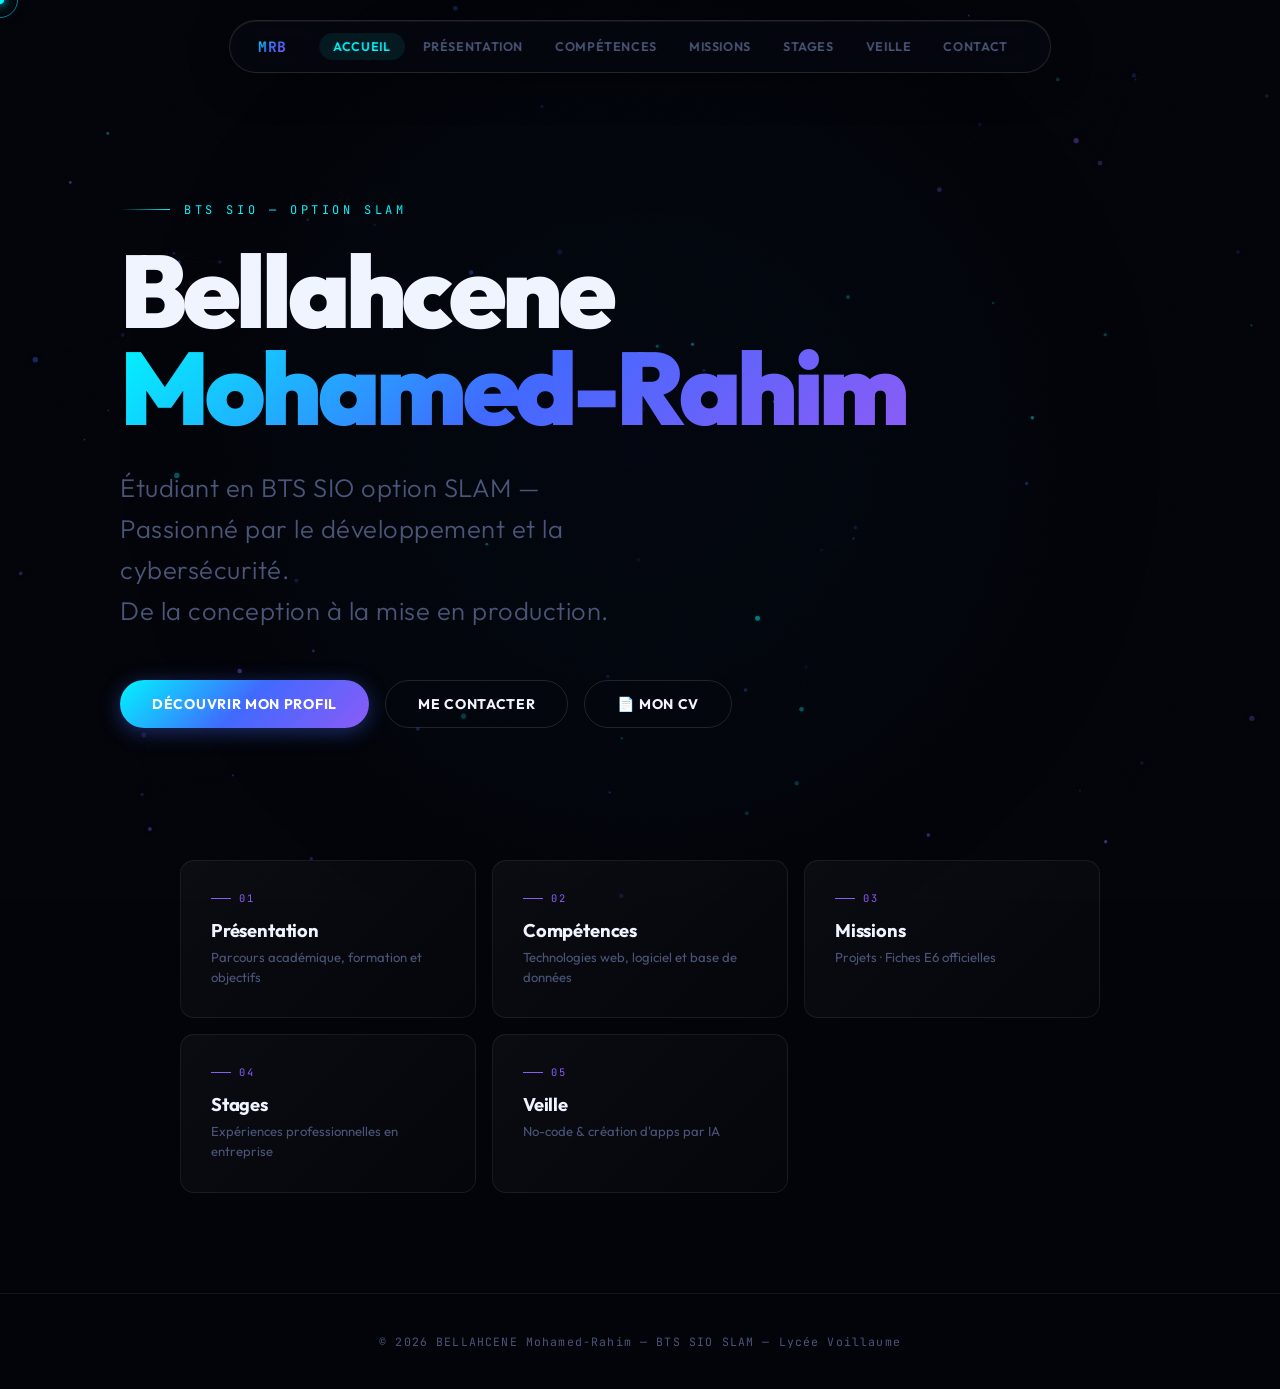
==== index.html @ 037e6acc "first commit" ====
<!DOCTYPE html>
<html lang="fr">
<head>
<meta charset="UTF-8">
<meta name="viewport" content="width=device-width, initial-scale=1.0">
<title>MRB — Portfolio</title>
<link rel="stylesheet" href="style.css">
</head>
<body>

<!-- CURSOR -->
<div id="cursor-dot"></div>
<div id="cursor-ring"></div>

<!-- CANVAS BG -->
<canvas id="bg-canvas"></canvas>

<!-- LOADER -->
<div id="loader">
  <div class="loader-logo">MRB.DEV</div>
  <div class="loader-progress"><div class="loader-fill" id="loader-fill"></div></div>
  <div class="loader-pct" id="loader-pct">0%</div>
</div>

<!-- NAVBAR -->
<header class="navbar">
  <div class="logo"><a href="index.html">MRB</a></div>
  <nav class="nav-links">
    <a href="index.html">Accueil</a>
    <a href="presentation.html">Présentation</a>
    <a href="competences.html">Compétences</a>
    <a href="missions.html">Missions</a>
    <a href="stages.html">Stages</a>
    <a href="veille.html">Veille</a>
        <a href="contact.html">Contact</a>
  </nav>
</header>

<!-- HERO -->
<section class="hero">
  <div class="hero-eyebrow">BTS SIO — Option SLAM</div>
  <h1 class="hero-name">
    Bellahcene<br>
    <span class="hero-name-grad">Mohamed-Rahim</span>
  </h1>
  <p class="hero-title">
    Étudiant en BTS SIO option SLAM — Passionné par le développement et la cybersécurité.<br>
    De la conception à la mise en production.
  </p>
  <div class="hero-cta">
    <a href="presentation.html" class="btn btn-glow">Découvrir mon profil</a>
    <a href="contact.html" class="btn btn-ghost">Me contacter</a>
    <a href="[data-uri]" download="CV_École_Bellahcene.pdf" class="btn btn-ghost">📄 Mon CV</a>
  </div>
</section>

<!-- NAV CARDS -->
<div class="index-grid">

  <a href="presentation.html" class="nav-card reveal">
    <div class="nav-card-num">01</div>
    <div class="nav-card-title">Présentation</div>
    <div class="nav-card-desc">Parcours académique, formation et objectifs</div>
    <span class="nav-card-arrow">→</span>
  </a>

  <a href="competences.html" class="nav-card reveal reveal-delay-1">
    <div class="nav-card-num">02</div>
    <div class="nav-card-title">Compétences</div>
    <div class="nav-card-desc">Technologies web, logiciel et base de données</div>
    <span class="nav-card-arrow">→</span>
  </a>

  <a href="missions.html" class="nav-card reveal reveal-delay-2">
    <div class="nav-card-num">03</div>
    <div class="nav-card-title">Missions</div>
    <div class="nav-card-desc">Projets · Fiches E6 officielles</div>
    <span class="nav-card-arrow">→</span>
  </a>

  <a href="stages.html" class="nav-card reveal reveal-delay-3">
    <div class="nav-card-num">04</div>
    <div class="nav-card-title">Stages</div>
    <div class="nav-card-desc">Expériences professionnelles en entreprise</div>
    <span class="nav-card-arrow">→</span>
  </a>

  <a href="veille.html" class="nav-card reveal reveal-delay-4">
    <div class="nav-card-num">05</div>
    <div class="nav-card-title">Veille</div>
    <div class="nav-card-desc">No-code &amp; création d'apps par IA</div>
    <span class="nav-card-arrow">→</span>
  </a>

</div>

<footer>© 2026 BELLAHCENE Mohamed-Rahim — BTS SIO SLAM — Lycée Voillaume</footer>

<script src="main.js"></script>
</body>
</html>
---- style.css ----
@import url('https://fonts.googleapis.com/css2?family=Outfit:wght@300;400;500;600;700;800;900&family=JetBrains+Mono:ital,wght@0,300;0,400;0,700;1,400&display=swap');

/* ═══════════════════════════════════════════════════
   VARIABLES
═══════════════════════════════════════════════════ */
:root {
  --bg:       #03040a;
  --bg1:      #060810;
  --bg2:      #090c18;
  --surface:  #0c1020;
  --surface2: #101525;
  --border:   rgba(255,255,255,0.07);
  --border2:  rgba(255,255,255,0.12);

  --cyan:    #00f5ff;
  --blue:    #4169ff;
  --violet:  #8b5cf6;
  --pink:    #f472b6;
  --white:   #f0f4ff;
  --muted:   #4a5578;
  --muted2:  #2a3050;

  --grad: linear-gradient(135deg, var(--cyan), var(--blue), var(--violet));
  --grad2: linear-gradient(135deg, var(--blue), var(--violet), var(--pink));

  --glow-cyan:   0 0 30px rgba(0,245,255,0.25), 0 0 60px rgba(0,245,255,0.1);
  --glow-blue:   0 0 30px rgba(65,105,255,0.3);
  --glow-strong: 0 0 60px rgba(0,245,255,0.4), 0 0 120px rgba(65,105,255,0.2);

  --radius: 14px;
  --radius-sm: 8px;
}

/* ═══════════════════════════════════════════════════
   RESET & BASE
═══════════════════════════════════════════════════ */
*, *::before, *::after { box-sizing: border-box; margin: 0; padding: 0; }
html { scroll-behavior: smooth; font-size: 16px; }

body {
  font-family: 'Outfit', sans-serif;
  background: var(--bg);
  color: var(--white);
  overflow-x: hidden;
  cursor: none;
}

/* ═══════════════════════════════════════════════════
   CUSTOM CURSOR
═══════════════════════════════════════════════════ */
#cursor-dot {
  width: 8px; height: 8px;
  background: var(--cyan);
  border-radius: 50%;
  position: fixed;
  pointer-events: none;
  z-index: 9999;
  transform: translate(-50%, -50%);
  transition: width 0.2s, height 0.2s, background 0.2s;
  box-shadow: 0 0 10px var(--cyan), 0 0 20px rgba(0,245,255,0.5);
}
#cursor-ring {
  width: 36px; height: 36px;
  border: 1.5px solid rgba(0,245,255,0.5);
  border-radius: 50%;
  position: fixed;
  pointer-events: none;
  z-index: 9998;
  transform: translate(-50%, -50%);
  transition: transform 0.12s ease-out, width 0.25s, height 0.25s, border-color 0.25s;
}
body:has(a:hover) #cursor-dot,
body:has(button:hover) #cursor-dot { width: 14px; height: 14px; }
body:has(a:hover) #cursor-ring,
body:has(button:hover) #cursor-ring { width: 56px; height: 56px; border-color: var(--cyan); }

/* ═══════════════════════════════════════════════════
   CANVAS BACKGROUND
═══════════════════════════════════════════════════ */
#bg-canvas {
  position: fixed;
  inset: 0;
  z-index: 0;
  opacity: 0.7;
}

/* ═══════════════════════════════════════════════════
   NOISE GRAIN OVERLAY
═══════════════════════════════════════════════════ */
body::after {
  content: '';
  position: fixed;
  inset: 0;
  background-image: url("data:image/svg+xml,%3Csvg viewBox='0 0 256 256' xmlns='http://www.w3.org/2000/svg'%3E%3Cfilter id='noise'%3E%3CfeTurbulence type='fractalNoise' baseFrequency='0.9' numOctaves='4' stitchTiles='stitch'/%3E%3C/filter%3E%3Crect width='100%25' height='100%25' filter='url(%23noise)' opacity='0.04'/%3E%3C/svg%3E");
  background-size: 200px 200px;
  pointer-events: none;
  z-index: 1;
  opacity: 0.4;
}

/* ═══════════════════════════════════════════════════
   LOADER
═══════════════════════════════════════════════════ */
#loader {
  position: fixed;
  inset: 0;
  background: var(--bg);
  z-index: 10000;
  display: flex;
  flex-direction: column;
  align-items: center;
  justify-content: center;
  gap: 32px;
  transition: opacity 0.6s ease, visibility 0.6s;
}
#loader.out { opacity: 0; visibility: hidden; }

.loader-logo {
  font-family: 'JetBrains Mono', monospace;
  font-size: 1.4rem;
  font-weight: 700;
  background: var(--grad);
  -webkit-background-clip: text;
  -webkit-text-fill-color: transparent;
  background-clip: text;
  letter-spacing: 0.1em;
}

.loader-progress {
  width: 200px;
  height: 2px;
  background: var(--muted2);
  border-radius: 1px;
  overflow: hidden;
}
.loader-fill {
  height: 100%;
  background: var(--grad);
  border-radius: 1px;
  width: 0%;
  transition: width 0.05s linear;
}

.loader-pct {
  font-family: 'JetBrains Mono', monospace;
  font-size: 0.75rem;
  color: var(--muted);
  letter-spacing: 0.15em;
}

/* ═══════════════════════════════════════════════════
   NAVBAR
═══════════════════════════════════════════════════ */
.navbar {
  position: fixed;
  top: 20px; left: 50%;
  transform: translateX(-50%);
  z-index: 500;
  display: flex;
  align-items: center;
  gap: 32px;
  padding: 12px 28px;
  background: rgba(6, 8, 16, 0.7);
  backdrop-filter: blur(20px);
  -webkit-backdrop-filter: blur(20px);
  border: 1px solid var(--border2);
  border-radius: 100px;
  box-shadow: 0 8px 40px rgba(0,0,0,0.4), inset 0 1px 0 rgba(255,255,255,0.06);
  white-space: nowrap;
}

.logo {
  font-family: 'JetBrains Mono', monospace;
  font-size: 0.9rem;
  font-weight: 700;
}
.logo a {
  text-decoration: none;
  background: var(--grad);
  -webkit-background-clip: text;
  -webkit-text-fill-color: transparent;
  background-clip: text;
  letter-spacing: 0.05em;
}

.nav-links {
  display: flex;
  gap: 4px;
}
.nav-links a {
  color: var(--muted);
  text-decoration: none;
  font-size: 0.78rem;
  font-weight: 600;
  letter-spacing: 0.05em;
  text-transform: uppercase;
  padding: 6px 14px;
  border-radius: 100px;
  transition: color 0.2s, background 0.2s;
}
.nav-links a:hover, .nav-links a.active {
  color: var(--cyan);
  background: rgba(0,245,255,0.08);
}

/* ═══════════════════════════════════════════════════
   SCROLL REVEAL
═══════════════════════════════════════════════════ */
.reveal {
  opacity: 0;
  transform: translateY(40px);
  transition: opacity 0.7s ease, transform 0.7s ease;
}
.reveal.visible {
  opacity: 1;
  transform: translateY(0);
}
.reveal-delay-1 { transition-delay: 0.1s; }
.reveal-delay-2 { transition-delay: 0.2s; }
.reveal-delay-3 { transition-delay: 0.3s; }
.reveal-delay-4 { transition-delay: 0.4s; }
.reveal-delay-5 { transition-delay: 0.5s; }

/* ═══════════════════════════════════════════════════
   HERO
═══════════════════════════════════════════════════ */
.hero {
  min-height: 100vh;
  display: flex;
  flex-direction: column;
  justify-content: center;
  align-items: flex-start;
  padding: 90px min(10vw, 120px) 60px;
  position: relative;
  z-index: 2;
}

.hero-eyebrow {
  font-family: 'JetBrains Mono', monospace;
  font-size: 0.75rem;
  color: var(--cyan);
  letter-spacing: 0.3em;
  text-transform: uppercase;
  margin-bottom: 24px;
  display: flex;
  align-items: center;
  gap: 14px;
  opacity: 0;
  animation: fadeUp 0.8s 0.3s ease forwards;
}
.hero-eyebrow::before {
  content: '';
  width: 50px; height: 1px;
  background: linear-gradient(90deg, transparent, var(--cyan));
}

.hero-name {
  font-size: clamp(3.5rem, 8vw, 7rem);
  font-weight: 900;
  line-height: 0.95;
  letter-spacing: -0.04em;
  margin-bottom: 8px;
  opacity: 0;
  animation: fadeUp 0.8s 0.5s ease forwards;
}

.hero-name-grad {
  background: var(--grad);
  -webkit-background-clip: text;
  -webkit-text-fill-color: transparent;
  background-clip: text;
  display: block;
}

.hero-title {
  font-size: clamp(1rem, 2.5vw, 1.6rem);
  font-weight: 300;
  color: var(--muted);
  margin-top: 24px;
  margin-bottom: 48px;
  letter-spacing: 0.02em;
  max-width: 520px;
  line-height: 1.6;
  opacity: 0;
  animation: fadeUp 0.8s 0.7s ease forwards;
}

.hero-title strong {
  color: var(--white);
  font-weight: 500;
}

.hero-cta {
  display: flex;
  gap: 16px;
  flex-wrap: wrap;
  opacity: 0;
  animation: fadeUp 0.8s 0.9s ease forwards;
}

/* ═══════════════════════════════════════════════════
   BUTTONS
═══════════════════════════════════════════════════ */
.btn {
  display: inline-flex;
  align-items: center;
  gap: 10px;
  padding: 14px 32px;
  font-family: 'Outfit', sans-serif;
  font-weight: 700;
  font-size: 0.875rem;
  letter-spacing: 0.05em;
  text-transform: uppercase;
  text-decoration: none;
  border: none;
  border-radius: 100px;
  cursor: none;
  transition: transform 0.25s, box-shadow 0.25s, opacity 0.25s;
  position: relative;
  overflow: hidden;
}
.btn::before {
  content: '';
  position: absolute;
  inset: 0;
  background: rgba(255,255,255,0.1);
  opacity: 0;
  transition: opacity 0.2s;
}
.btn:hover::before { opacity: 1; }
.btn:hover { transform: translateY(-3px); }
.btn:active { transform: translateY(-1px); }

.btn-glow {
  background: var(--grad);
  color: #fff;
  box-shadow: 0 4px 20px rgba(65,105,255,0.4);
}
.btn-glow:hover { box-shadow: 0 8px 40px rgba(65,105,255,0.6), 0 0 60px rgba(0,245,255,0.2); }

.btn-ghost {
  background: transparent;
  color: var(--white);
  border: 1px solid var(--border2);
}
.btn-ghost:hover { border-color: var(--cyan); color: var(--cyan); box-shadow: var(--glow-cyan); }

/* ═══════════════════════════════════════════════════
   PAGE WRAPPER
═══════════════════════════════════════════════════ */
.page-wrap {
  position: relative;
  z-index: 2;
  max-width: 1000px;
  margin: 0 auto;
  padding: 110px 40px 80px;
  display: flex;
  flex-direction: column;
  gap: 28px;
}

/* ═══════════════════════════════════════════════════
   SECTION HEADER
═══════════════════════════════════════════════════ */
.section-header {
  margin-bottom: 20px;
}
.section-eyebrow {
  font-family: 'JetBrains Mono', monospace;
  font-size: 0.7rem;
  color: var(--cyan);
  letter-spacing: 0.25em;
  text-transform: uppercase;
  display: flex;
  align-items: center;
  gap: 12px;
  margin-bottom: 14px;
}
.section-eyebrow::before {
  content: '';
  width: 30px; height: 1px;
  background: var(--cyan);
}
.section-title {
  font-size: clamp(2.2rem, 4vw, 3.6rem);
  font-weight: 800;
  letter-spacing: -0.03em;
  line-height: 1.05;
}

/* ═══════════════════════════════════════════════════
   GLASS CARD
═══════════════════════════════════════════════════ */
.glass {
  background: linear-gradient(135deg, rgba(255,255,255,0.04) 0%, rgba(255,255,255,0.01) 100%);
  border: 1px solid var(--border);
  border-radius: var(--radius);
  padding: 40px;
  position: relative;
  overflow: hidden;
  backdrop-filter: blur(4px);
  transition: border-color 0.35s, box-shadow 0.35s, transform 0.35s;
}
.glass::before {
  content: '';
  position: absolute;
  top: 0; left: 0; right: 0;
  height: 1px;
  background: linear-gradient(90deg, transparent 0%, rgba(0,245,255,0.4) 50%, transparent 100%);
  opacity: 0;
  transition: opacity 0.35s;
}
.glass:hover {
  border-color: rgba(0,245,255,0.2);
  box-shadow: 0 20px 60px rgba(0,0,0,0.4), 0 0 40px rgba(0,245,255,0.06);
  transform: translateY(-4px);
}
.glass:hover::before { opacity: 1; }

/* glowing corner accent */
.glass::after {
  content: '';
  position: absolute;
  bottom: -60px; right: -60px;
  width: 160px; height: 160px;
  background: radial-gradient(circle, rgba(65,105,255,0.12) 0%, transparent 70%);
  transition: opacity 0.35s;
  opacity: 0;
}
.glass:hover::after { opacity: 1; }

.glass h2 {
  font-size: 1.5rem;
  font-weight: 700;
  letter-spacing: -0.02em;
  margin-bottom: 20px;
  color: var(--white);
}
.glass h3 {
  font-family: 'JetBrains Mono', monospace;
  font-size: 0.68rem;
  color: var(--cyan);
  letter-spacing: 0.2em;
  text-transform: uppercase;
  margin: 24px 0 10px;
}
.glass h3:first-of-type { margin-top: 0; }
.glass p {
  color: var(--muted);
  line-height: 1.8;
  font-size: 0.95rem;
  margin-bottom: 14px;
}
.glass p:last-child { margin-bottom: 0; }
.glass a {
  color: var(--cyan);
  text-decoration: none;
  font-family: 'JetBrains Mono', monospace;
  font-size: 0.82rem;
  transition: opacity 0.2s;
}
.glass a:hover { opacity: 0.7; }

.glass ul {
  list-style: none;
  display: flex;
  flex-direction: column;
  gap: 10px;
  margin-bottom: 14px;
}
.glass ul li {
  color: var(--muted);
  font-size: 0.9rem;
  padding-left: 22px;
  position: relative;
  line-height: 1.65;
}
.glass ul li::before {
  content: '▸';
  position: absolute;
  left: 0;
  color: var(--cyan);
  font-size: 0.75rem;
  top: 2px;
}

/* ═══════════════════════════════════════════════════
   SKILL BARS
═══════════════════════════════════════════════════ */
.skill-row {
  margin-bottom: 22px;
}
.skill-top {
  display: flex;
  justify-content: space-between;
  align-items: center;
  margin-bottom: 8px;
}
.skill-name {
  font-size: 0.88rem;
  font-weight: 600;
  color: var(--white);
}
.skill-pct {
  font-family: 'JetBrains Mono', monospace;
  font-size: 0.72rem;
  color: var(--cyan);
}
.skill-track {
  height: 3px;
  background: var(--muted2);
  border-radius: 2px;
  overflow: hidden;
}
.skill-fill {
  height: 100%;
  border-radius: 2px;
  background: var(--grad);
  width: 0;
  transition: width 1.2s cubic-bezier(0.16, 1, 0.3, 1);
  position: relative;
}
.skill-fill::after {
  content: '';
  position: absolute;
  right: 0; top: -3px;
  width: 8px; height: 8px;
  background: var(--cyan);
  border-radius: 50%;
  box-shadow: 0 0 10px var(--cyan);
  opacity: 0;
  transition: opacity 0.3s 1s;
}
.skill-row.animate .skill-fill { width: var(--w); }
.skill-row.animate .skill-fill::after { opacity: 1; }

/* ═══════════════════════════════════════════════════
   TAGS / CHIPS
═══════════════════════════════════════════════════ */
.tags {
  display: flex;
  flex-wrap: wrap;
  gap: 8px;
  margin-top: 14px;
}
.tag {
  font-family: 'JetBrains Mono', monospace;
  font-size: 0.68rem;
  padding: 5px 12px;
  border-radius: 100px;
  background: rgba(0,245,255,0.06);
  color: var(--cyan);
  border: 1px solid rgba(0,245,255,0.18);
  letter-spacing: 0.05em;
  transition: background 0.2s, box-shadow 0.2s;
}
.tag:hover {
  background: rgba(0,245,255,0.12);
  box-shadow: 0 0 12px rgba(0,245,255,0.2);
}

/* ═══════════════════════════════════════════════════
   TIMELINE
═══════════════════════════════════════════════════ */
.timeline { display: flex; flex-direction: column; }
.tl-item {
  display: grid;
  grid-template-columns: 90px 24px 1fr;
  gap: 0 20px;
  position: relative;
  padding-bottom: 36px;
}
.tl-item:last-child { padding-bottom: 0; }
.tl-date {
  font-family: 'JetBrains Mono', monospace;
  font-size: 0.72rem;
  color: var(--cyan);
  padding-top: 3px;
  text-align: right;
}
.tl-spine {
  display: flex;
  flex-direction: column;
  align-items: center;
}
.tl-dot {
  width: 12px; height: 12px;
  border-radius: 50%;
  background: var(--bg);
  border: 2px solid var(--cyan);
  box-shadow: 0 0 12px rgba(0,245,255,0.5);
  flex-shrink: 0;
}
.tl-line {
  width: 1px;
  flex: 1;
  background: linear-gradient(180deg, var(--cyan), transparent);
  margin-top: 6px;
  opacity: 0.3;
}
.tl-item:last-child .tl-line { display: none; }
.tl-body h3 {
  font-size: 1rem;
  font-weight: 700;
  color: var(--white);
  letter-spacing: -0.01em;
  margin-bottom: 4px;
  font-family: 'Outfit', sans-serif;
  text-transform: none;
}
.tl-body p {
  font-size: 0.84rem;
  color: var(--muted);
  margin: 0;
}

/* ═══════════════════════════════════════════════════
   INDEX NAV GRID
═══════════════════════════════════════════════════ */
.index-grid {
  display: grid;
  grid-template-columns: repeat(auto-fit, minmax(260px, 1fr));
  gap: 16px;
  position: relative;
  z-index: 2;
  max-width: 1000px;
  margin: -40px auto 100px;
  padding: 0 40px;
}

.nav-card {
  display: block;
  text-decoration: none;
  background: linear-gradient(135deg, rgba(255,255,255,0.035) 0%, rgba(255,255,255,0.01) 100%);
  border: 1px solid var(--border);
  border-radius: var(--radius);
  padding: 30px;
  position: relative;
  overflow: hidden;
  transition: all 0.35s cubic-bezier(0.16, 1, 0.3, 1);
}
.nav-card::before {
  content: '';
  position: absolute;
  top: 0; left: 0; right: 0;
  height: 1px;
  background: linear-gradient(90deg, transparent, var(--cyan), transparent);
  opacity: 0;
  transition: opacity 0.35s;
}
.nav-card:hover {
  border-color: rgba(0,245,255,0.25);
  box-shadow: 0 20px 60px rgba(0,0,0,0.5), var(--glow-cyan);
  transform: translateY(-6px) scale(1.01);
}
.nav-card:hover::before { opacity: 1; }

.nav-card-num {
  font-family: 'JetBrains Mono', monospace;
  font-size: 0.65rem;
  color: var(--violet);
  letter-spacing: 0.2em;
  margin-bottom: 14px;
  display: flex;
  align-items: center;
  gap: 8px;
}
.nav-card-num::before {
  content: '';
  width: 20px; height: 1px;
  background: var(--violet);
}
.nav-card-title {
  font-size: 1.15rem;
  font-weight: 700;
  color: var(--white);
  margin-bottom: 6px;
  letter-spacing: -0.01em;
}
.nav-card-desc {
  font-size: 0.82rem;
  color: var(--muted);
  line-height: 1.5;
}
.nav-card-arrow {
  position: absolute;
  right: 24px; bottom: 24px;
  color: var(--cyan);
  font-size: 1.4rem;
  opacity: 0;
  transform: translateX(-8px);
  transition: opacity 0.3s, transform 0.3s;
}
.nav-card:hover .nav-card-arrow { opacity: 1; transform: translateX(0); }

/* ═══════════════════════════════════════════════════
   PROJECTS GRID
═══════════════════════════════════════════════════ */
.projects-grid {
  display: grid;
  grid-template-columns: repeat(auto-fit, minmax(280px, 1fr));
  gap: 20px;
}
.project-card {
  background: linear-gradient(135deg, rgba(255,255,255,0.035) 0%, rgba(255,255,255,0.01) 100%);
  border: 1px solid var(--border);
  border-radius: var(--radius);
  padding: 30px;
  display: flex;
  flex-direction: column;
  gap: 14px;
  position: relative;
  overflow: hidden;
  transition: all 0.35s;
}
.project-card:hover {
  border-color: rgba(0,245,255,0.25);
  box-shadow: var(--glow-cyan);
  transform: translateY(-5px);
}
.project-card-num {
  font-family: 'JetBrains Mono', monospace;
  font-size: 0.65rem;
  color: var(--violet);
  letter-spacing: 0.2em;
}
.project-card h3 {
  font-size: 1.2rem;
  font-weight: 700;
  color: var(--white);
  letter-spacing: -0.02em;
}
.project-card p {
  color: var(--muted);
  font-size: 0.88rem;
  line-height: 1.7;
  flex: 1;
}

/* ═══════════════════════════════════════════════════
   MODAL
═══════════════════════════════════════════════════ */
.modal {
  display: none;
  position: fixed;
  inset: 0;
  background: rgba(3,4,10,0.92);
  backdrop-filter: blur(16px);
  -webkit-backdrop-filter: blur(16px);
  z-index: 1000;
  align-items: center;
  justify-content: center;
  padding: 20px;
}
.modal.open { display: flex; }
.modal-box {
  background: var(--surface2);
  border: 1px solid var(--border2);
  border-radius: var(--radius);
  padding: 48px;
  width: 100%;
  max-width: 640px;
  max-height: 85vh;
  overflow-y: auto;
  position: relative;
  animation: modalPop 0.4s cubic-bezier(0.16, 1, 0.3, 1) forwards;
  scrollbar-width: thin;
  scrollbar-color: var(--muted2) transparent;
}
@keyframes modalPop {
  from { opacity: 0; transform: scale(0.9) translateY(30px); }
  to   { opacity: 1; transform: none; }
}
.modal-box::before {
  content: '';
  position: absolute;
  top: 0; left: 0; right: 0;
  height: 2px;
  background: var(--grad);
  border-radius: var(--radius) var(--radius) 0 0;
}
.modal-close {
  position: absolute;
  top: 20px; right: 20px;
  background: rgba(255,255,255,0.05);
  border: 1px solid var(--border);
  color: var(--muted);
  width: 36px; height: 36px;
  border-radius: 50%;
  cursor: none;
  font-size: 1rem;
  display: flex;
  align-items: center;
  justify-content: center;
  transition: all 0.2s;
  font-weight: 300;
  letter-spacing: -1px;
}
.modal-close:hover { border-color: var(--cyan); color: var(--cyan); box-shadow: 0 0 12px rgba(0,245,255,0.3); }
.modal-box h2 {
  font-size: 1.8rem;
  font-weight: 800;
  letter-spacing: -0.03em;
  margin-bottom: 28px;
  color: var(--white);
}
.modal-section {
  margin-bottom: 24px;
}
.modal-label {
  font-family: 'JetBrains Mono', monospace;
  font-size: 0.65rem;
  color: var(--cyan);
  letter-spacing: 0.2em;
  text-transform: uppercase;
  margin-bottom: 10px;
}
.modal-list {
  list-style: none;
  display: flex;
  flex-direction: column;
  gap: 7px;
}
.modal-list li {
  color: var(--muted);
  font-size: 0.88rem;
  padding-left: 18px;
  position: relative;
  line-height: 1.6;
}
.modal-list li::before {
  content: '▸';
  position: absolute; left: 0;
  color: var(--cyan); font-size: 0.7rem; top: 2px;
}

/* ═══════════════════════════════════════════════════
   TABLE
═══════════════════════════════════════════════════ */
.synth-table {
  width: 100%;
  border-collapse: collapse;
  font-size: 0.875rem;
}
.synth-table thead tr {
  border-bottom: 1px solid rgba(0,245,255,0.2);
}
.synth-table th {
  font-family: 'JetBrains Mono', monospace;
  font-size: 0.65rem;
  color: var(--cyan);
  letter-spacing: 0.2em;
  text-transform: uppercase;
  padding: 14px 18px;
  text-align: left;
  font-weight: 400;
}
.synth-table td {
  padding: 16px 18px;
  color: var(--muted);
  border-bottom: 1px solid rgba(255,255,255,0.04);
  vertical-align: middle;
  line-height: 1.5;
}
.synth-table td:first-child { color: var(--white); font-weight: 600; }
.synth-table tr:last-child td { border-bottom: none; }
.synth-table tr:hover td { background: rgba(0,245,255,0.02); }

/* ═══════════════════════════════════════════════════
   CONTACT
═══════════════════════════════════════════════════ */
.contact-grid {
  display: grid;
  grid-template-columns: repeat(auto-fit, minmax(210px, 1fr));
  gap: 14px;
  margin-bottom: 28px;
}
.contact-item {
  background: rgba(255,255,255,0.025);
  border: 1px solid var(--border);
  border-radius: var(--radius-sm);
  padding: 22px;
  transition: border-color 0.3s, box-shadow 0.3s;
}
.contact-item:hover {
  border-color: rgba(0,245,255,0.25);
  box-shadow: 0 0 20px rgba(0,245,255,0.06);
}
.contact-label {
  font-family: 'JetBrains Mono', monospace;
  font-size: 0.62rem;
  color: var(--violet);
  letter-spacing: 0.2em;
  text-transform: uppercase;
  margin-bottom: 8px;
}
.contact-value {
  font-size: 0.92rem;
  font-weight: 600;
  color: var(--white);
}
.contact-value a {
  color: var(--white);
  text-decoration: none;
  transition: color 0.2s;
  font-family: 'Outfit', sans-serif;
  font-size: 0.92rem;
}
.contact-value a:hover { color: var(--cyan); }

/* ═══════════════════════════════════════════════════
   FOOTER
═══════════════════════════════════════════════════ */
footer {
  position: relative;
  z-index: 2;
  text-align: center;
  padding: 40px 20px;
  border-top: 1px solid var(--border);
  font-family: 'JetBrains Mono', monospace;
  font-size: 0.72rem;
  color: var(--muted);
  letter-spacing: 0.1em;
}

/* ═══════════════════════════════════════════════════
   UTILITIES
═══════════════════════════════════════════════════ */
@keyframes fadeUp {
  from { opacity: 0; transform: translateY(30px); }
  to   { opacity: 1; transform: none; }
}

.two-col { display: grid; grid-template-columns: 1fr 1fr; gap: 20px; }

::-webkit-scrollbar { width: 6px; height: 6px; }
::-webkit-scrollbar-track { background: transparent; }
::-webkit-scrollbar-thumb { background: var(--muted2); border-radius: 3px; }

/* ═══════════════════════════════════════════════════
   RESPONSIVE
═══════════════════════════════════════════════════ */
@media (max-width: 768px) {
  .navbar { padding: 10px 16px; gap: 12px; top: 12px; }
  .nav-links a { font-size: 0.68rem; padding: 5px 9px; }
  .hero { padding: 0 24px; }
  .hero-name { font-size: 3rem; }
  .page-wrap { padding: 90px 20px 60px; gap: 20px; }
  .index-grid { padding: 0 20px; grid-template-columns: 1fr; margin-bottom: 60px; }
  .glass { padding: 24px; }
  .modal-box { padding: 28px; }
  .two-col { grid-template-columns: 1fr; }
  .synth-table { font-size: 0.78rem; }
  .synth-table th, .synth-table td { padding: 10px 12px; }
}
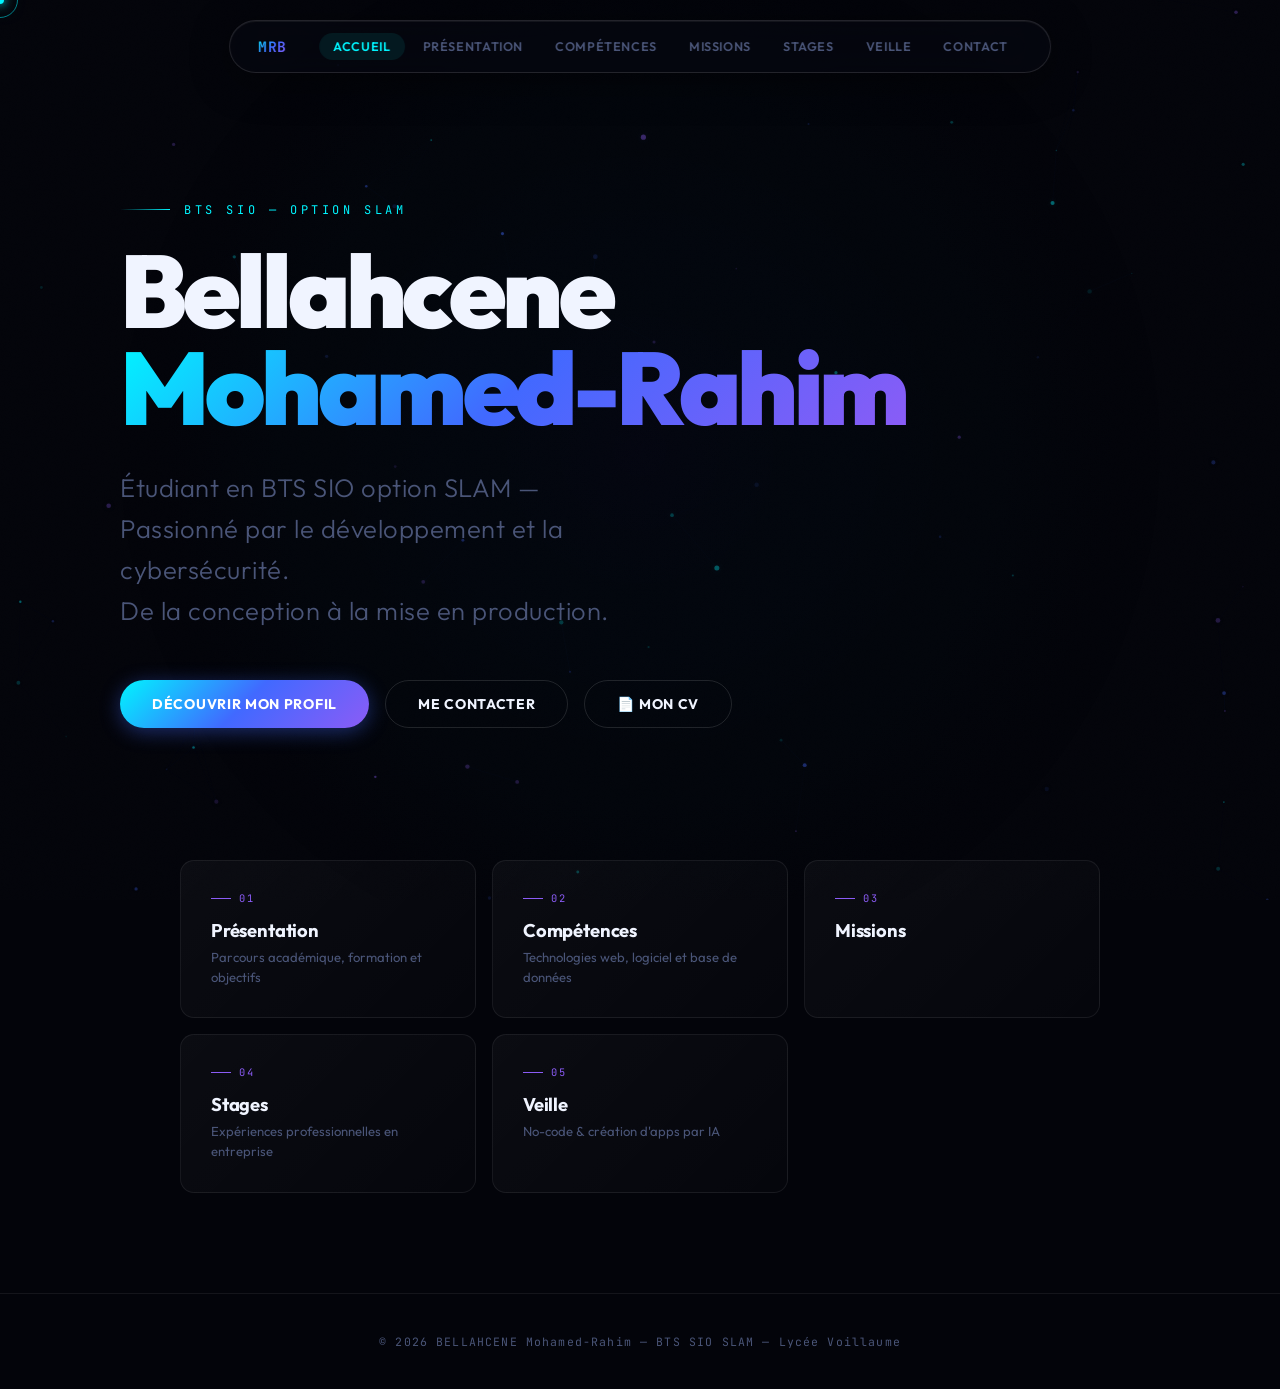
==== commit cd460c9e: "Modification" ====
--- a/index.html
+++ b/index.html
@@ -74,7 +74,6 @@
   <a href="missions.html" class="nav-card reveal reveal-delay-2">
     <div class="nav-card-num">03</div>
     <div class="nav-card-title">Missions</div>
-    <div class="nav-card-desc">Projets · Fiches E6 officielles</div>
     <span class="nav-card-arrow">→</span>
   </a>
 
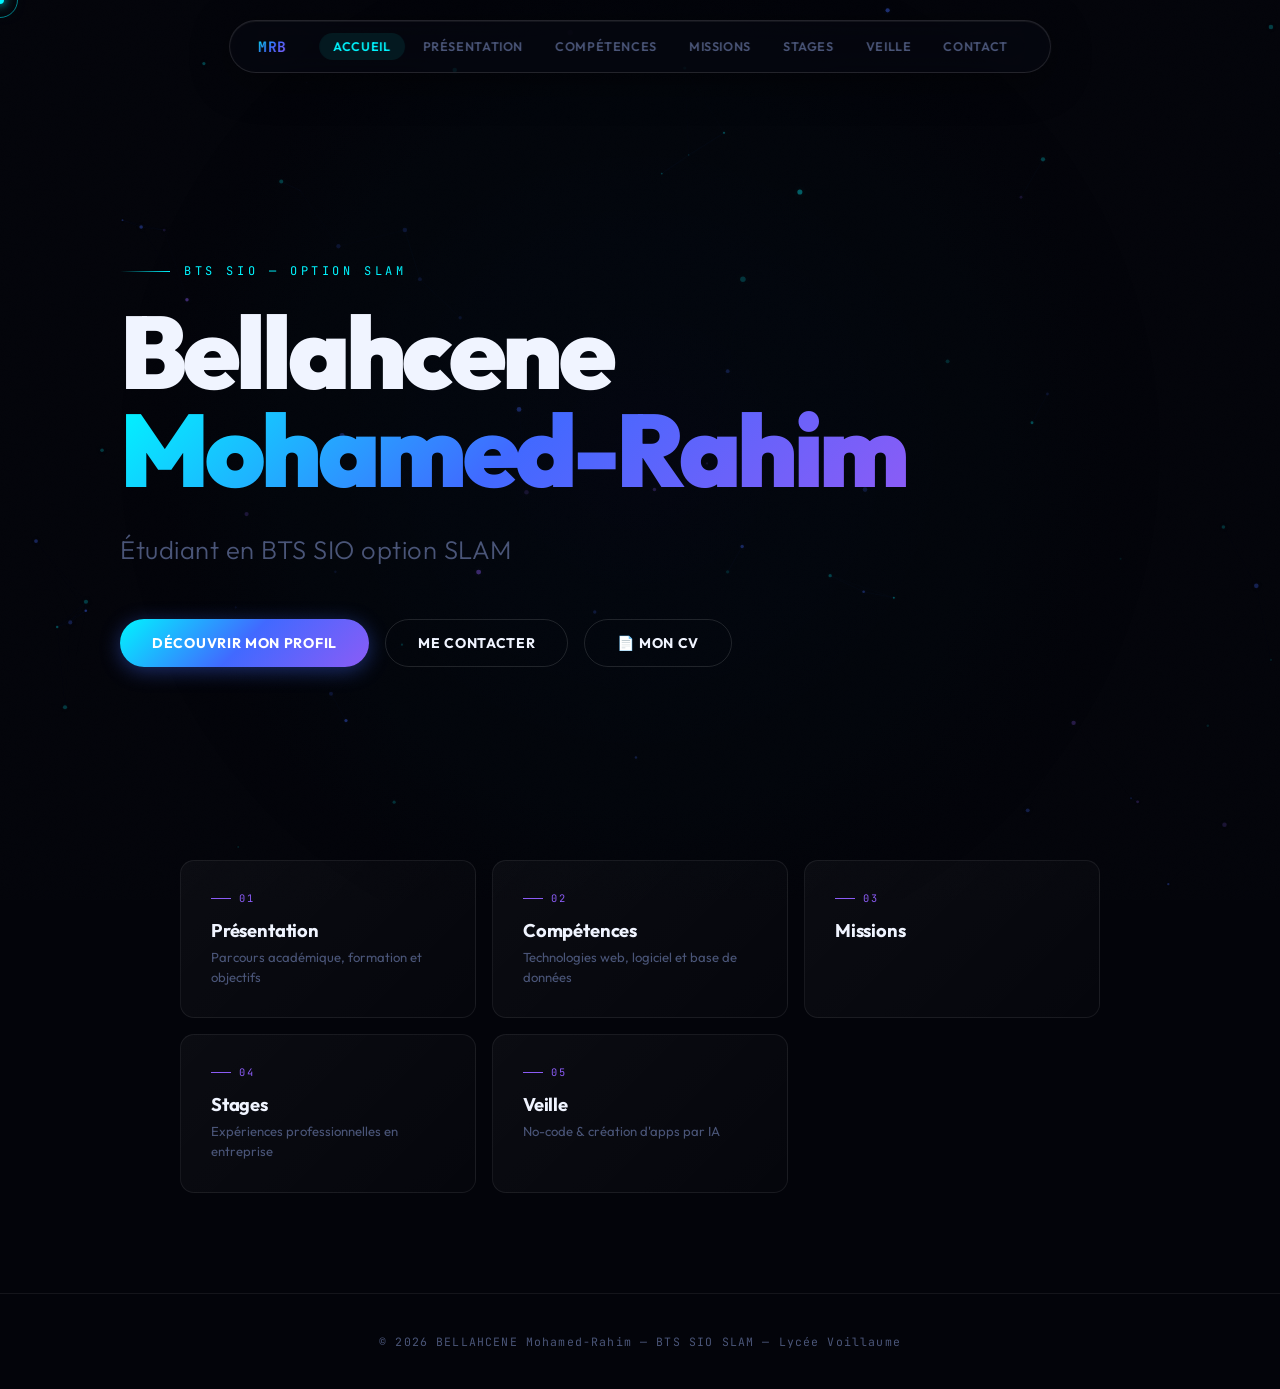
==== commit 5541b128: "Petite modif de texte" ====
--- a/index.html
+++ b/index.html
@@ -44,8 +44,7 @@
     <span class="hero-name-grad">Mohamed-Rahim</span>
   </h1>
   <p class="hero-title">
-    Étudiant en BTS SIO option SLAM — Passionné par le développement et la cybersécurité.<br>
-    De la conception à la mise en production.
+    Étudiant en BTS SIO option SLAM <br>
   </p>
   <div class="hero-cta">
     <a href="presentation.html" class="btn btn-glow">Découvrir mon profil</a>
--- a/style.css
+++ b/style.css
@@ -952,4 +952,39 @@
   .two-col { grid-template-columns: 1fr; }
   .synth-table { font-size: 0.78rem; }
   .synth-table th, .synth-table td { padding: 10px 12px; }
+}
+.stage-thumb {
+  position: relative;
+  display: inline-block;
+  overflow: hidden;
+  border-radius: 8px;
+}
+
+.stage-thumb img {
+  display: block;
+  width: 100%;
+  transition: transform 0.3s ease;
+}
+
+.stage-thumb:hover img {
+  transform: scale(1.04);
+}
+
+.stage-cap {
+  position: absolute;
+  bottom: 0;
+  left: 0;
+  right: 0;
+  padding: 8px 12px;
+  background: rgba(0,0,0,0.72);
+  color: rgba(255,255,255,0.9);
+  font-size: 0.72rem;
+  letter-spacing: 0.06em;
+  text-transform: uppercase;
+  transform: translateY(100%);
+  transition: transform 0.3s ease;
+}
+
+.stage-thumb:hover .stage-cap {
+  transform: translateY(0);
 }
